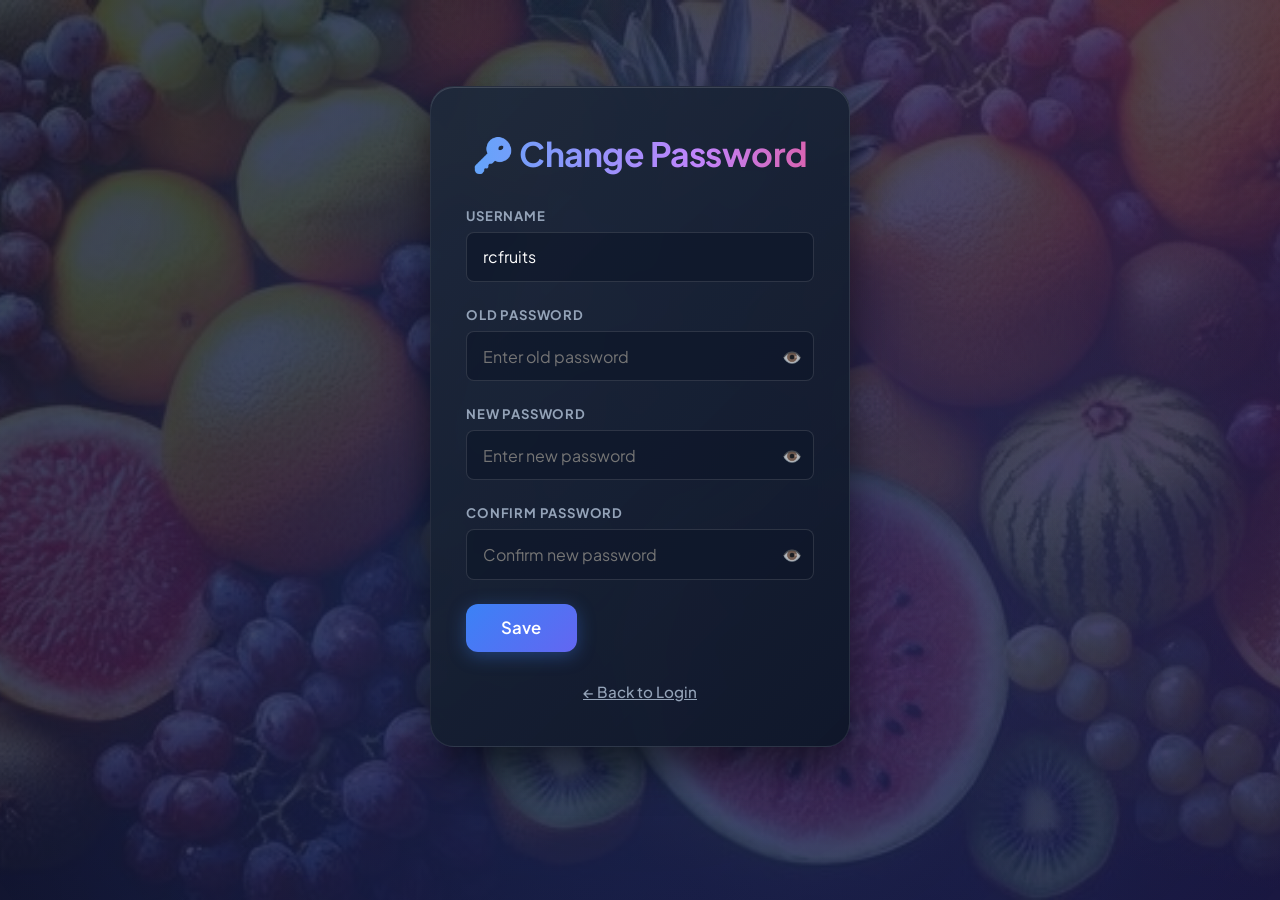
==== forgot_password.html @ 4d9a3e93 "Add files via upload" ====
<!DOCTYPE html>
<html lang="en">

<head>
    <meta charset="UTF-8">
    <meta name="viewport" content="width=device-width, initial-scale=1.0">
    <title>RC Fruits - Change Password</title>
    <!-- Google Fonts for Typography -->
    <link href="https://fonts.googleapis.com/css2?family=Plus+Jakarta+Sans:wght@300;400;500;600;700;800&display=swap" rel="stylesheet">
    <link rel="manifest" href="manifest.json">
    <meta name="theme-color" content="#1e293b">
    <link rel="apple-touch-icon" href="icon.png">
    <link rel="stylesheet" href="bala.css">
    <style>
        .login-card {
            max-width: 420px;
            margin: auto;
            padding: 2.8rem 2.2rem;
            text-align: center;
            margin-top: 6vh;
            width: 100%;
            background: linear-gradient(135deg, rgba(30, 41, 59, 0.92), rgba(15, 23, 42, 0.98));
            border-radius: var(--radius-lg);
            border: 1px solid rgba(255, 255, 255, 0.08);
            box-shadow: 0 20px 40px rgba(0, 0, 0, 0.5), 
                        inset 0 1px 0 rgba(255, 255, 255, 0.15);
            animation: card-appear 0.6s cubic-bezier(0.16, 1, 0.3, 1) forwards;
        }

        @keyframes card-appear {
            from {
                opacity: 0;
                transform: translateY(20px);
            }
            to {
                opacity: 1;
                transform: translateY(0);
            }
        }

        .login-card h2 {
            margin-bottom: 2rem;
            font-weight: 700;
            font-size: clamp(1.6rem, 5vw, 2.1rem);
            background: linear-gradient(to right, #60a5fa, #c084fc, #f43f5e, #60a5fa);
            background-size: 200% auto;
            -webkit-background-clip: text;
            background-clip: text;
            -webkit-text-fill-color: transparent;
            animation: shine 4s linear infinite;
            letter-spacing: -0.5px;
            display: flex;
            align-items: center;
            justify-content: center;
            gap: 0.5rem;
        }

        @keyframes shine {
            to { background-position: 200% center; }
        }

        .input-group {
            margin-bottom: 1.5rem;
            text-align: left;
            position: relative;
        }

        .input-group label {
            display: block;
            margin-bottom: 0.5rem;
            color: #94a3b8;
            font-size: 0.82rem;
            font-weight: 700;
            letter-spacing: 0.8px;
            text-transform: uppercase;
            transition: color 0.3s;
        }

        .input-group:focus-within label {
            color: #60a5fa;
        }

        .input-group input {
            width: 100%;
            padding: 0.85rem 1rem;
            border-radius: var(--radius-sm);
            border: 1px solid rgba(255, 255, 255, 0.12);
            background: rgba(15, 23, 42, 0.7);
            color: white;
            outline: none;
            font-family: 'Plus Jakarta Sans', system-ui, -apple-system, sans-serif;
            font-size: 16px;
            min-height: 48px;
            transition: all 0.3s ease;
        }

        .input-group input:focus {
            border-color: #60a5fa;
            background: rgba(15, 23, 42, 0.95);
            box-shadow: 0 0 0 3px rgba(96, 165, 250, 0.18);
        }

        .eye-toggle {
            position: absolute; right: 12px; top: 50%; transform: translateY(-50%);
            cursor: pointer; opacity: 0.7; transition: opacity 0.3s, transform 0.3s;
        }

        .eye-toggle:hover {
            opacity: 1;
            transform: translateY(-50%) scale(1.15);
        }

        .btn-save-container {
            text-align: left;
            margin-top: 1.5rem;
            margin-bottom: 1.8rem;
        }

        #save-password-btn {
            padding: 0.85rem 2.2rem;
            font-size: 1.05rem;
            font-weight: 600;
            background: linear-gradient(135deg, #3b82f6 0%, #6366f1 100%);
            border: none;
            border-radius: 12px;
            box-shadow: 0 4px 18px rgba(59, 130, 246, 0.35);
            color: white;
            cursor: pointer;
            transition: all 0.3s ease;
        }

        #save-password-btn:hover {
            transform: translateY(-2px);
            box-shadow: 0 6px 22px rgba(99, 102, 241, 0.5);
            background: linear-gradient(135deg, #60a5fa 0%, #818cf8 100%);
        }

        #save-password-btn:active {
            transform: translateY(1px);
        }

        .back-link-container {
            margin-top: 1.2rem;
            text-align: center;
        }

        .back-link-container a {
            color: #94a3b8;
            text-decoration: underline;
            font-size: 0.95rem;
            font-weight: 500;
            transition: color 0.3s;
        }

        .back-link-container a:hover {
            color: #60a5fa;
        }

        @media (max-width: 480px) {
            body {
                padding: 0.75rem 0.5rem;
            }

            .login-card {
                padding: 2.2rem 1.4rem;
                margin-top: 3vh;
                border-radius: 20px;
                width: 100%;
            }
        }
    </style>
</head>

<body>
    <div class="background-animation"></div>

    <div class="app-container glassmorphism login-card">
        <h2>🔑 Change Password</h2>

        <div id="forgot-alert" class="alert hidden"></div>

        <div class="input-group">
            <label>Username</label>
            <input type="text" id="forgot-username" placeholder="Enter username" value="rcfruits">
        </div>

        <div class="input-group">
            <label>Old Password</label>
            <div style="position: relative;">
                <input type="password" id="old-password" placeholder="Enter old password" style="padding-right: 2.5rem;">
                <span id="toggle-old-password" class="eye-toggle" title="Toggle Visibility">👁️</span>
            </div>
        </div>

        <div class="input-group">
            <label>New Password</label>
            <div style="position: relative;">
                <input type="password" id="new-password" placeholder="Enter new password" style="padding-right: 2.5rem;">
                <span id="toggle-new-password" class="eye-toggle" title="Toggle Visibility">👁️</span>
            </div>
        </div>

        <div class="input-group">
            <label>Confirm Password</label>
            <div style="position: relative;">
                <input type="password" id="confirm-password" placeholder="Confirm new password" style="padding-right: 2.5rem;">
                <span id="toggle-confirm-password" class="eye-toggle" title="Toggle Visibility">👁️</span>
            </div>
        </div>

        <div class="btn-save-container">
            <button id="save-password-btn" class="btn-primary">
                <span class="btn-text">Save</span>
            </button>
        </div>

        <div class="back-link-container">
            <a href="login.html" id="back-to-login-link">← Back to Login</a>
        </div>
    </div>

    <script src="forgot_password.js"></script>
</body>

</html>
---- bala.css ----
/* Global Variables and Colors */
:root {
    --font-primary: 'Plus Jakarta Sans', system-ui, -apple-system, BlinkMacSystemFont, 'Segoe UI', Roboto, sans-serif;
    --bg-gradient-1: #0f172a;
    --bg-gradient-2: #1e1b4b;
    --surface-glass: rgba(255, 255, 255, 0.05);
    --surface-glass-hover: rgba(255, 255, 255, 0.1);
    --border-glass: rgba(255, 255, 255, 0.1);
    --text-primary: #f8fafc;
    --text-secondary: #94a3b8;
    
    /* Fruit Accents */
    --accent-govya: #a3e635; /* Lime/Green */
    --accent-grapes: #c084fc; /* Purple */
    --accent-sapota: #fdba74; /* Brown/Orange */
    --accent-watermelon: #f43f5e; /* Rose/Red */
    --accent-krini: #fde047; /* Yellow */
    --accent-primary: #3b82f6;
    
    --shadow-soft: 0 8px 32px 0 rgba(0, 0, 0, 0.37);
    --radius-lg: 24px;
    --radius-md: 12px;
    --radius-sm: 8px;
}

* {
    margin: 0;
    padding: 0;
    box-sizing: border-box;
}

body {
    font-family: var(--font-primary);
    color: var(--text-primary);
    min-height: 100vh;
    display: flex;
    justify-content: center;
    align-items: center;
    background: linear-gradient(135deg, rgba(15,23,42,0.80), rgba(30,27,75,0.85)), url('bg.png?v=5');
    background-size: cover;
    background-position: center;
    background-attachment: fixed;
    padding: 2rem;
    overflow-x: hidden;
}

/* Dynamic Background Effect */
.background-animation {
    position: fixed;
    top: -50%;
    left: -50%;
    width: 200%;
    height: 200%;
    background: radial-gradient(circle at 50% 50%, rgba(59, 130, 246, 0.15) 0%, transparent 50%),
                radial-gradient(circle at 80% 20%, rgba(244, 63, 94, 0.15) 0%, transparent 40%);
    animation: rotate 30s linear infinite;
    z-index: -1;
}

@keyframes rotate {
    0% { transform: rotate(0deg); }
    100% { transform: rotate(360deg); }
}

/* Glassmorphism Container */
.app-container {
    background: var(--surface-glass);
    backdrop-filter: blur(16px);
    -webkit-backdrop-filter: blur(16px);
    border: 1px solid var(--border-glass);
    border-radius: var(--radius-lg);
    padding: 2.5rem;
    width: 100%;
    max-width: 1200px;
    box-shadow: var(--shadow-soft);
    animation: fadeIn 0.8s ease-out forwards;
}

@keyframes fadeIn {
    from { opacity: 0; transform: translateY(20px); }
    to { opacity: 1; transform: translateY(0); }
}

/* Header */
header {
    display: flex;
    justify-content: space-between;
    align-items: flex-end;
    margin-bottom: 2rem;
    border-bottom: 1px solid var(--border-glass);
    padding-bottom: 1.5rem;
}

.header-left h1 {
    font-size: clamp(1.6rem, 4vw, 2.5rem);
    font-weight: 700;
    background: linear-gradient(to right, #60a5fa, #c084fc, #f43f5e);
    -webkit-background-clip: text;
    background-clip: text;
    -webkit-text-fill-color: transparent;
    margin-bottom: 0.5rem;
}

.header-left p {
    color: var(--text-secondary);
    font-size: 1.1rem;
}

.date-selector {
    display: flex;
    flex-direction: column;
    gap: 0.5rem;
}

.date-selector label {
    font-size: 0.9rem;
    color: var(--text-secondary);
}

.date-selector input[type="date"] {
    background: rgba(0, 0, 0, 0.2);
    border: 1px solid var(--border-glass);
    color: var(--text-primary);
    padding: 0.75rem 1rem;
    border-radius: var(--radius-sm);
    font-family: 'Outfit', sans-serif;
    font-size: 1rem;
    outline: none;
    transition: all 0.3s ease;
}

.date-selector input[type="date"]::-webkit-calendar-picker-indicator {
    filter: invert(1);
    cursor: pointer;
}

.date-selector input[type="date"]:focus {
    border-color: var(--accent-primary);
    box-shadow: 0 0 0 2px rgba(59, 130, 246, 0.3);
}

/* Table Styling */
.table-wrapper {
    overflow-x: auto;
    border-radius: var(--radius-md);
    background: rgba(0, 0, 0, 0.1);
    border: 1px solid var(--border-glass);
    margin-bottom: 2rem;
}

.premium-table {
    width: 100%;
    min-width: max-content;
    border-collapse: collapse;
    text-align: left;
}

.premium-table th {
    background: rgba(255, 255, 255, 0.05);
    padding: 1.1rem 1rem;
    font-weight: 700;
    font-size: 1.05rem;
    letter-spacing: 0.5px;
    text-transform: uppercase;
    color: var(--text-secondary);
    border-bottom: 1px solid var(--border-glass);
}

.premium-table td {
    padding: 0.85rem 1rem;
    font-size: 1.1rem;
    border-bottom: 1px solid rgba(255,255,255,0.05);
    transition: background 0.2s ease;
}

.premium-table tbody tr:hover td {
    background: var(--surface-glass-hover);
}

.premium-table .sticky-col {
    position: sticky;
    left: 0;
    background: #151a30; /* solid color for sticky col */
    font-weight: 600;
    z-index: 20;
    box-shadow: 4px 0 15px -4px rgba(0,0,0,0.5);
    border-right: 1px solid rgba(255,255,255,0.05);
}
.premium-table tbody tr:hover .sticky-col {
    background: #1c2242;
}

/* Inputs */
.qty-input {
    width: 88px;
    background: rgba(0, 0, 0, 0.2);
    border: 1px solid rgba(255, 255, 255, 0.15);
    color: white;
    padding: 0.55rem 0.4rem;
    border-radius: var(--radius-sm);
    font-family: var(--font-primary);
    font-size: 1.1rem;
    font-weight: 600;
    transition: all 0.3s ease;
    text-align: center;
}

.qty-input:focus {
    outline: none;
    transform: translateY(-2px);
    box-shadow: 0 4px 12px rgba(0,0,0,0.2);
}

/* Specific Accent colors for inputs on Focus */
td:nth-child(2) .qty-input:focus { border-color: var(--accent-govya); }
td:nth-child(3) .qty-input:focus { border-color: var(--accent-grapes); }
td:nth-child(4) .qty-input:focus { border-color: var(--accent-sapota); }
td:nth-child(5) .qty-input:focus { border-color: var(--accent-watermelon); }
td:nth-child(6) .qty-input:focus { border-color: var(--accent-krini); }

.btn-header-add {
    background: linear-gradient(135deg, #a855f7, #3b82f6);
    border: none;
    color: white;
    width: 22px;
    height: 22px;
    border-radius: 50%;
    display: flex;
    align-items: center;
    justify-content: center;
    font-size: 1rem;
    font-weight: 700;
    cursor: pointer;
    box-shadow: 0 2px 6px rgba(168, 85, 247, 0.4);
    transition: all 0.2s ease;
    padding: 0;
    line-height: 1;
}

.btn-header-add:hover {
    transform: scale(1.15);
    box-shadow: 0 4px 10px rgba(59, 130, 246, 0.6);
}

.btn-header-add:active {
    transform: scale(0.95);
}

.card-header-top,
.card-total-header {
    display: none;
}


/* Controls */
.controls {
    display: flex;
    justify-content: space-between;
    align-items: center;
}

.server-status {
    font-size: 0.9rem;
    color: var(--text-secondary);
    display: flex;
    align-items: center;
    gap: 0.5rem;
}
.server-status.error { color: #f87171; }
.server-status.ok { color: #4ade80; }

.btn-primary {
    background: linear-gradient(135deg, #3b82f6, #8b5cf6);
    border: none;
    padding: 1rem 2rem;
    border-radius: var(--radius-md);
    color: white;
    font-family: var(--font-primary);
    font-size: 1.1rem;
    font-weight: 600;
    display: flex;
    align-items: center;
    gap: 0.5rem;
    cursor: pointer;
    box-shadow: 0 4px 15px rgba(59, 130, 246, 0.4);
    transition: all 0.3s cubic-bezier(0.4, 0, 0.2, 1);
}

.btn-primary:hover {
    transform: translateY(-2px) scale(1.02);
    box-shadow: 0 6px 20px rgba(139, 92, 246, 0.6);
}

.btn-primary:active {
    transform: translateY(1px);
}

.btn-save-row {
    background: rgba(255, 255, 255, 0.1);
    border: 1px solid rgba(255, 255, 255, 0.2);
    color: white;
    padding: 0.4rem 0.8rem;
    border-radius: var(--radius-sm);
    cursor: pointer;
    font-size: 0.85rem;
    transition: all 0.2s ease;
}

.btn-save-row:hover {
    background: rgba(255, 255, 255, 0.2);
}

.btn-secondary {
    background: rgba(255, 255, 255, 0.08);
    border: 1px solid var(--border-glass);
    padding: 0.6rem 1rem;
    border-radius: var(--radius-sm);
    color: white;
    font-family: var(--font-primary);
    font-size: 0.95rem;
    font-weight: 600;
    display: inline-flex;
    align-items: center;
    gap: 0.5rem;
    cursor: pointer;
    transition: all 0.3s ease;
    min-height: 40px;
}

.btn-secondary:hover {
    background: rgba(255, 255, 255, 0.15);
    border-color: var(--accent-primary);
    transform: translateY(-1px);
}

.btn-secondary:active {
    transform: translateY(1px);
}

/* Alert System */
.alert {
    padding: 1rem;
    border-radius: var(--radius-sm);
    margin-bottom: 1.5rem;
    transition: opacity 0.3s ease;
}
.alert.hidden {
    display: none;
    opacity: 0;
}
.alert-success { background: rgba(74, 222, 128, 0.1); border: 1px solid #4ade80; color: #4ade80; }
.alert-error { background: rgba(248, 113, 113, 0.1); border: 1px solid #f87171; color: #f87171; }

/* Mobile Responsiveness for App Feel on Phones & Tablets */
@media (max-width: 992px) {
    body {
        padding: 1rem 0.5rem;
    }
    .app-container {
        padding: 1.5rem 1rem;
        border-radius: var(--radius-md);
    }
    .header-left h1 {
        font-size: 2.2rem;
    }
}

@media (max-width: 768px) {
    .btn-header-add {
        width: 18px !important;
        height: 18px !important;
        font-size: 0.85rem !important;
        box-shadow: 0 1px 4px rgba(168, 85, 247, 0.3) !important;
    }


    body {
        padding: 0.5rem;
        align-items: flex-start;
    }
    .app-container {
        padding: 1.2rem 0.75rem;
        border-radius: var(--radius-md);
        margin-top: 0.5rem;
    }
    header {
        flex-direction: column;
        align-items: stretch;
        gap: 1rem;
        margin-bottom: 1.2rem;
        padding-bottom: 1rem;
    }
    .header-left h1 {
        font-size: 1.8rem;
        text-align: center;
    }
    .header-left p {
        text-align: center;
        font-size: 0.95rem;
    }
    .date-selector {
        width: 100%;
    }
    .date-selector input[type="date"] {
        width: 100%;
        font-size: 16px; /* Prevents mobile browser auto-zoom */
        padding: 0.8rem;
        min-height: 44px;
    }
    .controls {
        flex-direction: column-reverse;
        gap: 1rem;
        align-items: stretch;
        width: 100%;
    }
    .btn-primary {
        justify-content: center;
        width: 100%;
        min-height: 48px;
        font-size: 1.05rem;
    }
    .server-status {
        justify-content: center;
        font-size: 0.85rem;
    }
    
    /* Mobile Table Optimizations */
    .table-wrapper {
        -webkit-overflow-scrolling: touch;
        touch-action: auto;
        margin-bottom: 1.2rem;
        border-radius: var(--radius-sm);
    }
    .premium-table th {
        padding: 0.6rem 0.4rem;
        font-size: 0.8rem;
    }
    .premium-table td {
        padding: 0.5rem 0.3rem;
    }
    .premium-table .sticky-col {
        position: sticky;
        left: 0;
        z-index: 25;
        min-width: 100px;
        max-width: 120px;
        background: #151a30;
        box-shadow: 3px 0 8px rgba(0, 0, 0, 0.4);
    }
    .btn-shop-bill {
        font-size: 0.88rem;
        word-break: break-word;
        white-space: normal;
        text-align: left;
    }
    .qty-input {
        width: 58px;
        padding: 0.4rem 0.2rem;
        font-size: 16px; /* 16px prevents iOS zoom on tap */
        min-height: 40px;
        border-radius: 6px;
    }
    .btn-save-row {
        padding: 0.5rem 0.6rem;
        font-size: 0.8rem;
        min-height: 38px;
        width: 100%;
    }
}

@media (max-width: 480px) {
    body {
        padding: 0.25rem;
    }
    .app-container {
        padding: 1rem 0.5rem;
        border-radius: 12px;
    }
    .header-left h1 {
        font-size: clamp(1.4rem, 6vw, 1.8rem);
    }
    .premium-table th {
        padding: 0.5rem 0.25rem;
        font-size: 0.75rem;
    }
    .premium-table td {
        padding: 0.4rem 0.2rem;
    }
    .qty-input {
        width: 58px;
        font-size: 16px; /* 16px prevents mobile browser auto-zoom */
        padding: 0.4rem 0.2rem;
        min-height: 42px;
    }
    .btn-save-row {
        padding: 0.5rem 0.4rem;
        font-size: 0.8rem;
        min-height: 38px;
    }
    .receipt-card {
        width: 96%;
        max-width: 400px;
        padding: 1.5rem 1rem;
        max-height: 88vh;
        overflow-y: auto;
    }
    .bill-title {
        font-size: 1.6rem;
    }
    .bill-shop {
        font-size: 1.1rem;
    }
    .login-card {
        padding: 1.8rem 1.2rem;
        margin-top: 2vh;
        width: 95%;
    }
}

/* Mobile Landscape & Short Viewports */
@media (max-height: 550px) {
    body {
        align-items: flex-start;
        padding: 0.5rem;
    }
    .app-container {
        margin-top: 0.25rem;
        padding: 1rem;
    }
    .modal-overlay {
        align-items: flex-start;
        padding: 0.5rem 0;
        overflow-y: auto;
    }
    .receipt-card, .login-card {
        margin: 0.5rem auto;
        max-height: 94vh;
        overflow-y: auto;
    }
}

/* Bill Modal & Modern Receipt Styles */
.modal-overlay {
    position: fixed;
    top: 0; left: 0; width: 100%; height: 100%;
    background: rgba(0, 0, 0, 0.8);
    backdrop-filter: blur(8px);
    display: flex;
    justify-content: center;
    align-items: center;
    z-index: 1000;
    transition: opacity 0.3s ease;
    padding: 1rem;
    overflow-y: auto;
}
.modal-overlay.hidden {
    display: none;
    opacity: 0;
}
.receipt-card {
    background: linear-gradient(135deg, #1e293b, #0f172a);
    color: var(--text-primary);
    width: 100%;
    max-width: 420px;
    padding: 2.2rem 1.8rem;
    border-radius: var(--radius-lg);
    box-shadow: 0 0 50px rgba(59, 130, 246, 0.25), inset 0 0 0 1px var(--border-glass);
    position: relative;
    font-family: var(--font-primary);
    animation: slideUp 0.4s cubic-bezier(0.16, 1, 0.3, 1);
    max-height: 90vh;
    overflow-y: auto;
}
@keyframes slideUp { from { transform: translateY(40px) scale(0.95); opacity: 0; } to { transform: translateY(0) scale(1); opacity: 1; } }

.receipt-actions {
    position: absolute;
    top: 15px;
    right: 15px;
    display: flex;
    gap: 8px;
    z-index: 10;
}
.btn-icon-only {
    background: rgba(255,255,255,0.1);
    border: none;
    border-radius: 50%;
    width: 36px; height: 36px;
    display: flex; justify-content: center; align-items: center;
    font-size: 1.1rem;
    cursor: pointer;
    transition: all 0.2s;
}
.btn-icon-only:hover { background: rgba(255,255,255,0.2); transform: scale(1.1); }

/* Bill Typography Classes */
.bill-header { text-align: center; padding-bottom: 1.5rem; border-bottom: 2px dashed rgba(255,255,255,0.1); margin-bottom: 1.5rem; }
.bill-title { font-size: 2.2rem; font-weight: 800; background: linear-gradient(to right, #60a5fa, #c084fc); -webkit-background-clip: text; background-clip: text; -webkit-text-fill-color: transparent; margin-bottom: 0.2rem; }
.bill-shop { font-size: 1.3rem; font-weight: 700; color: #f8fafc; letter-spacing: 0.5px; }
.bill-date { font-size: 0.9rem; color: #64748b; margin-top: 4px; }
.bill-table { width: 100%; border-collapse: collapse; margin-bottom: 1.5rem; }
.bill-table th { text-align: left; color: #94a3b8; font-size: 0.8rem; text-transform: uppercase; padding-bottom: 8px; border-bottom: 1px solid rgba(255,255,255,0.1); }
.bill-table .th-center { text-align: center; }
.bill-table .th-right { text-align: right; }
.bill-table td { padding: 10px 0; border-bottom: 1px dashed rgba(255,255,255,0.05); font-size: 1rem; }
.bill-item { font-weight: 500; color: #e2e8f0; }
.bill-rate { text-align: center; color: #a3e635; font-size: 0.95rem; }
.bill-amt { text-align: right; color: #f8fafc; font-weight: 600; font-size: 1.05rem; }
.bill-summary { border-top: 2px dashed rgba(255,255,255,0.1); padding-top: 1.5rem; }
.bill-row { display: flex; justify-content: space-between; margin-bottom: 0.8rem; font-size: 1.1rem; }
.bill-row-label { color: #cbd5e1; }
.bill-row-val { font-weight: 700; }
.bill-total-val { color: #f43f5e; font-size: 1.2rem; }
.bill-bal-val { color: #c084fc; font-size: 1.4rem; font-weight: 800; }
.bill-footer { text-align: center; margin-top: 2rem; color: #94a3b8; font-size: 0.95rem; font-style: italic; }

.btn-shop-bill {
    background: none;
    border: none;
    color: var(--accent-primary);
    font-weight: 700;
    font-family: var(--font-primary);
    font-size: 1.15rem;
    cursor: pointer;
    text-decoration: underline;
    transition: color 0.2s;
}
.btn-shop-bill:hover { color: var(--accent-sapota); }

@media print {
    body * { visibility: hidden; }
    .receipt-card, .receipt-card * { visibility: visible; }
    .receipt-card { position: absolute; left: 0; top: 0; width: 100%; box-shadow: none; background: white !important; border-radius: 0; padding: 0; }
    .receipt-actions { display: none; }
    
    .bill-title { background: none !important; color: black !important; -webkit-text-fill-color: black !important; }
    .bill-shop, .bill-date, .bill-table th, .bill-item, .bill-rate, .bill-amt, .bill-row-label, .bill-row-val, .bill-total-val, .bill-bal-val, .bill-footer { color: black !important; border-color: #ddd !important; }
}

/* Login Overlay Styles */
#login-overlay {
    background: linear-gradient(135deg, rgba(15,23,42,1), rgba(30,27,75,1));
    z-index: 2000;
}
.login-card { max-width: 400px; width: 100%; padding: 2.5rem 2rem; text-align: center; }
.login-card h2 { font-size: clamp(1.5rem, 5vw, 2rem); margin-bottom: 1.8rem; color: white; background: linear-gradient(to right, #60a5fa, #c084fc, #f43f5e); -webkit-background-clip: text; background-clip: text; -webkit-text-fill-color: transparent;}
.input-group { margin-bottom: 1.5rem; text-align: left; }
.input-group label { display: block; margin-bottom: 0.5rem; color: var(--text-secondary); font-size: 0.95rem; }
.input-group input { width: 100%; padding: 0.8rem; border-radius: var(--radius-sm); border: 1px solid var(--border-glass); background: rgba(0,0,0,0.2); color: white; outline: none; font-family: var(--font-primary); font-size: 1rem; transition: border-color 0.3s; }
.input-group input:focus { border-color: var(--accent-primary); }
#login-btn { width: 100%; justify-content: center; margin-top: 1rem; }

/* Segmented View Toggle Group */
.view-toggle-group {
    display: inline-flex;
    background: rgba(15, 23, 42, 0.7);
    border: 1px solid var(--border-glass);
    border-radius: var(--radius-sm);
    padding: 4px;
    gap: 4px;
}

.view-toggle-btn {
    background: rgba(30, 41, 59, 0.85);
    border: 2px solid rgba(96, 165, 250, 0.4);
    color: var(--text-primary);
    padding: 0.6rem 1.2rem;
    font-size: 1rem;
    font-weight: 600;
    border-radius: var(--radius-sm);
    cursor: pointer;
    display: flex;
    align-items: center;
    gap: 8px;
    transition: all 0.25s ease;
    box-shadow: 0 4px 14px rgba(0, 0, 0, 0.3);
    user-select: none;
}

.view-toggle-btn:hover {
    color: white;
    border-color: #60a5fa;
    background: rgba(59, 130, 246, 0.25);
    box-shadow: 0 0 16px rgba(96, 165, 250, 0.5);
    transform: translateY(-1px);
}

.view-toggle-btn.active {
    background: linear-gradient(135deg, var(--accent-primary), #3b82f6);
    color: white;
    border-color: #93c5fd;
    box-shadow: 0 4px 16px rgba(59, 130, 246, 0.5);
}

/* Card View Styles (Mobile Size Card Layout) */
.table-wrapper.card-view-active {
    background: transparent;
    border: none;
    box-shadow: none;
    overflow-x: visible;
}

.table-wrapper.card-view-active .premium-table {
    display: block;
    width: 100%;
    min-width: 100% !important;
    border-collapse: separate;
    border-spacing: 0;
}

.table-wrapper.card-view-active .premium-table thead {
    display: none; /* Hide standard headers */
}

.table-wrapper.card-view-active .premium-table tbody {
    display: flex;
    flex-direction: column;
    align-items: center;
    gap: 1.5rem;
    width: 100%;
}

.table-wrapper.card-view-active .premium-table tbody tr {
    display: grid;
    grid-template-columns: repeat(6, 1fr);
    gap: 0.8rem;
    background: rgba(30, 41, 59, 0.55);
    backdrop-filter: blur(10px);
    -webkit-backdrop-filter: blur(10px);
    border: 1px solid var(--border-glass);
    border-radius: var(--radius-md);
    padding: 1.5rem 1rem;
    margin-bottom: 0;
    box-shadow: var(--shadow-soft);
    position: relative;
    width: 100%;
    max-width: 720px;
}

.table-wrapper.card-view-active .premium-table tbody tr:hover td {
    background: transparent;
}

.table-wrapper.card-view-active .premium-table td {
    display: block;
    padding: 0;
    border-bottom: none;
    grid-column: span 2; /* Default: span 2 columns out of 6 (3 items per row) */
}

/* Shop Name (Card Header) */
.table-wrapper.card-view-active .premium-table .sticky-col {
    position: static;
    grid-column: span 6; /* Full width */
    background: none !important;
    box-shadow: none;
    border-right: none;
    border-bottom: 2px solid rgba(255, 255, 255, 0.1);
    padding-bottom: 0.75rem;
    margin-bottom: 0.5rem;
}

.table-wrapper.card-view-active .btn-shop-bill {
    font-size: 1.35rem;
    font-weight: 700;
    color: #60a5fa;
    text-decoration: none;
    width: 100%;
    display: block;
    text-align: center;
    text-shadow: 0 2px 4px rgba(0,0,0,0.5);
}

/* Label styling via data-label */
.table-wrapper.card-view-active .premium-table td[data-label]::before {
    content: attr(data-label);
    display: block;
    font-size: 0.78rem;
    text-transform: uppercase;
    letter-spacing: 0.5px;
    color: var(--text-secondary);
    margin-bottom: 0.35rem;
    font-weight: 600;
}

.table-wrapper.card-view-active .card-header-top,
.table-wrapper.card-view-active .card-total-header {
    display: flex !important;
}

.table-wrapper.card-view-active .sticky-col::before,
.table-wrapper.card-view-active td[data-label="Total Amount"]::before {
    display: none !important;
}

.card-add-btn {
    width: 20px !important;
    height: 20px !important;
    font-size: 0.85rem !important;
    padding: 0 !important;
    line-height: 1 !important;
    flex-shrink: 0 !important;
    display: inline-flex !important;
    align-items: center !important;
    justify-content: center !important;
}

/* Make input span full width of its cell */
.table-wrapper.card-view-active .qty-input {
    width: 100% !important;
    min-height: 42px;
    font-size: 1rem;
    text-align: left;
    padding: 0.5rem 0.75rem;
    background: rgba(0, 0, 0, 0.3);
    border: 1px solid rgba(255, 255, 255, 0.15);
}

.table-wrapper.card-view-active .qty-input[readonly] {
    background: rgba(255, 255, 255, 0.03);
    border-color: rgba(255, 255, 255, 0.05);
    color: #94a3b8;
    cursor: not-allowed;
}

/* Cash / Financial section grouping styles */
/* Total Amt, Given Amt, Old Bal, Bal */
.table-wrapper.card-view-active .premium-table td:nth-last-child(9),
.table-wrapper.card-view-active .premium-table td:nth-last-child(8),
.table-wrapper.card-view-active .premium-table td:nth-last-child(7),
.table-wrapper.card-view-active .premium-table td:nth-last-child(6) {
    grid-column: span 3; /* 2 items per row */
    background: rgba(59, 130, 246, 0.04);
    border: 1px solid rgba(59, 130, 246, 0.1);
    border-radius: var(--radius-sm);
    padding: 0.5rem;
}
.table-wrapper.card-view-active .premium-table td:nth-last-child(9)::before,
.table-wrapper.card-view-active .premium-table td:nth-last-child(8)::before,
.table-wrapper.card-view-active .premium-table td:nth-last-child(7)::before,
.table-wrapper.card-view-active .premium-table td:nth-last-child(6)::before {
    color: #60a5fa;
}

/* Empty Boxes section grouping styles */
/* Total Empty, Empty Return, Old Empty, Balance Empty */
.table-wrapper.card-view-active .premium-table td:nth-last-child(5),
.table-wrapper.card-view-active .premium-table td:nth-last-child(4),
.table-wrapper.card-view-active .premium-table td:nth-last-child(3),
.table-wrapper.card-view-active .premium-table td:nth-last-child(2) {
    grid-column: span 3; /* 2 items per row */
    background: rgba(251, 191, 36, 0.04);
    border: 1px solid rgba(251, 191, 36, 0.1);
    border-radius: var(--radius-sm);
    padding: 0.5rem;
}
.table-wrapper.card-view-active .premium-table td:nth-last-child(5)::before,
.table-wrapper.card-view-active .premium-table td:nth-last-child(4)::before,
.table-wrapper.card-view-active .premium-table td:nth-last-child(3)::before,
.table-wrapper.card-view-active .premium-table td:nth-last-child(2)::before {
    color: #fbbf24;
}

/* Actions Column */
.table-wrapper.card-view-active .premium-table td:nth-last-child(1) {
    grid-column: span 6; /* Full width */
    display: flex;
    gap: 0.75rem;
    margin-top: 0.75rem;
    padding-top: 0.75rem;
    border-top: 1px solid rgba(255, 255, 255, 0.1);
}

/* Fine-tuning for small mobile screens while maintaining 3-column fruit layout */
@media (max-width: 480px) {
    .table-wrapper.card-view-active .premium-table tbody tr {
        padding: 1.2rem 0.6rem;
        gap: 0.6rem;
    }
    .table-wrapper.card-view-active .premium-table td[data-label]::before {
        font-size: 0.72rem;
        letter-spacing: 0.2px;
    }
    .table-wrapper.card-view-active .qty-input {
        padding: 0.4rem 0.25rem;
        font-size: 0.95rem;
        min-height: 40px;
    }
}

.table-wrapper.card-view-active .btn-save-row {
    flex: 1;
    min-height: 44px;
    font-size: 1rem;
    background: linear-gradient(135deg, #10b981, #059669);
    border: none;
    border-radius: var(--radius-sm);
    font-weight: 600;
    box-shadow: 0 4px 10px rgba(16, 185, 129, 0.2);
}

.table-wrapper.card-view-active .btn-delete-row {
    min-height: 44px;
    width: 50px !important;
    font-size: 1.2rem;
    display: flex;
    align-items: center;
    justify-content: center;
    margin-left: 0 !important;
}

/* PDF Download Style overrides (Light theme for printer-friendly output) */
.receipt-content.pdf-mode {
    background: #ffffff !important;
    color: #1e293b !important;
    padding: 1.5rem !important;
    border-radius: 0 !important;
}

.receipt-content.pdf-mode .bill-title {
    background: none !important;
    -webkit-text-fill-color: #0f172a !important;
    color: #0f172a !important;
}

.receipt-content.pdf-mode .bill-shop {
    color: #334155 !important;
}

.receipt-content.pdf-mode .bill-date {
    color: #64748b !important;
}

.receipt-content.pdf-mode .bill-table th {
    color: #475569 !important;
    border-bottom: 2px solid #cbd5e1 !important;
}

.receipt-content.pdf-mode .bill-table td {
    color: #1e293b !important;
    border-bottom: 1px solid #f1f5f9 !important;
}

.receipt-content.pdf-mode .bill-row-label {
    color: #475569 !important;
}

.receipt-content.pdf-mode .bill-row-val {
    color: #0f172a !important;
}

.receipt-content.pdf-mode .bill-total-val {
    color: #1e293b !important;
}

.receipt-content.pdf-mode .bill-bal-val {
    color: #e11d48 !important; /* Rose/Red for balance outstanding */
}

.receipt-content.pdf-mode .bill-footer {
    color: #64748b !important;
    border-top: 1px dashed #cbd5e1 !important;
}

/* Empty box sections inside light PDF */
.receipt-content.pdf-mode div[style*="border-top: 2px dashed"] {
    border-top-color: #cbd5e1 !important;
}

.receipt-content.pdf-mode div[style*="color: #fbbf24"] {
    color: #b45309 !important; /* Darker amber/orange for readability */
}

.receipt-content.pdf-mode span[style*="color: #fbbf24"] {
    color: #b45309 !important;
}

/* Bill Metadata Row (Left Shop Name, Right Date) */
.bill-meta {
    display: flex;
    justify-content: space-between;
    align-items: center;
    margin-top: 0.75rem;
    border-bottom: 2px dashed rgba(255,255,255,0.1);
    padding-bottom: 0.75rem;
}

/* Override bill-header padding since border is moved to bill-meta */
.bill-header {
    text-align: center;
    padding-bottom: 0.5rem;
    border-bottom: none;
    margin-bottom: 1.5rem;
}

.receipt-content.pdf-mode .bill-meta {
    border-bottom-color: #cbd5e1 !important;
}
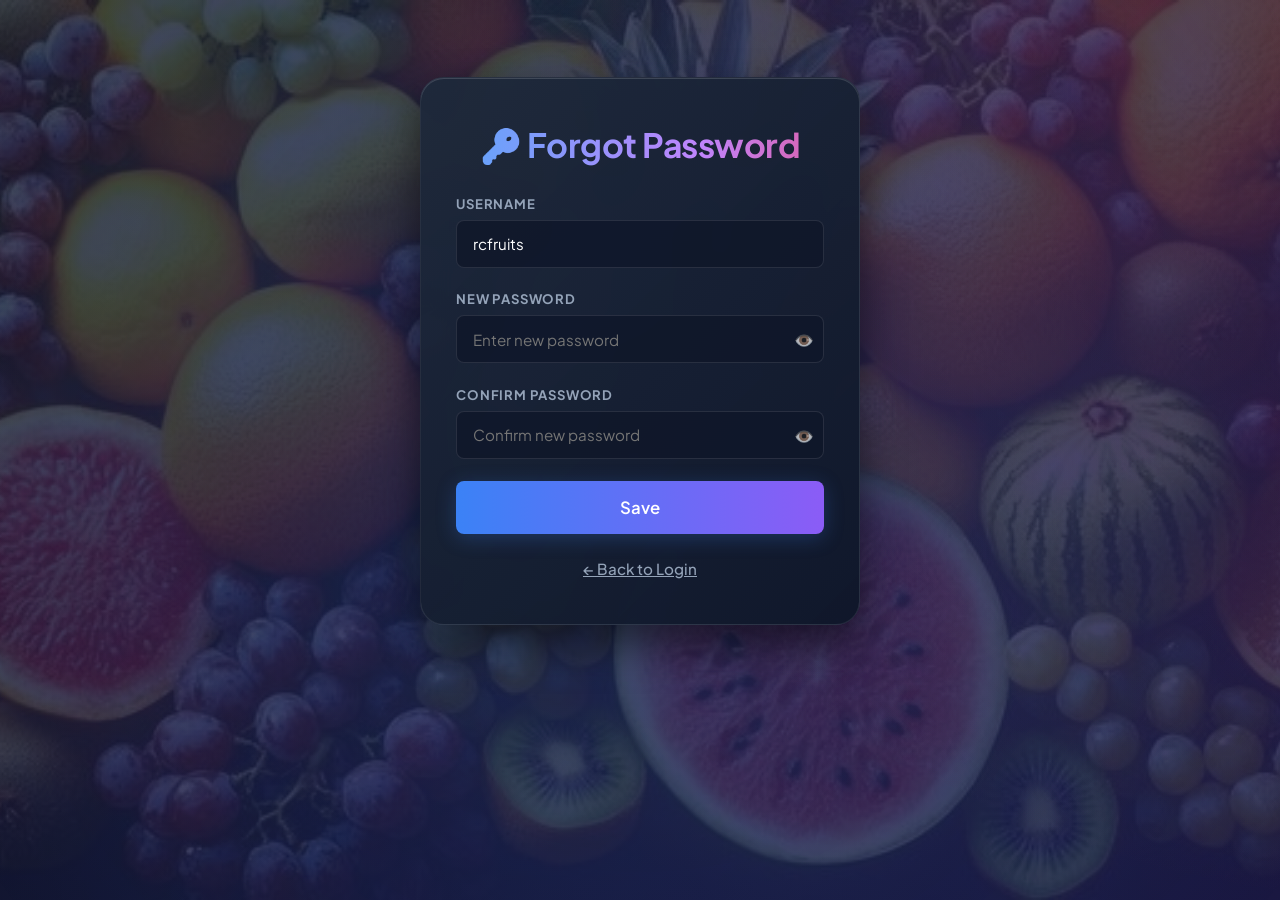
==== commit ddd3912e: "Add files via upload" ====
--- a/forgot_password.html
+++ b/forgot_password.html
@@ -4,7 +4,7 @@
 <head>
     <meta charset="UTF-8">
     <meta name="viewport" content="width=device-width, initial-scale=1.0">
-    <title>RC Fruits - Change Password</title>
+    <title>RCFruits - Forgot Password</title>
     <!-- Google Fonts for Typography -->
     <link href="https://fonts.googleapis.com/css2?family=Plus+Jakarta+Sans:wght@300;400;500;600;700;800&display=swap" rel="stylesheet">
     <link rel="manifest" href="manifest.json">
@@ -13,13 +13,13 @@
     <link rel="stylesheet" href="bala.css">
     <style>
         .login-card {
-            max-width: 420px;
+            max-width: 440px;
             margin: auto;
             padding: 2.8rem 2.2rem;
             text-align: center;
-            margin-top: 6vh;
+            margin-top: 5vh;
             width: 100%;
-            background: linear-gradient(135deg, rgba(30, 41, 59, 0.92), rgba(15, 23, 42, 0.98));
+            background: linear-gradient(135deg, rgba(30, 41, 59, 0.94), rgba(15, 23, 42, 0.98));
             border-radius: var(--radius-lg);
             border: 1px solid rgba(255, 255, 255, 0.08);
             box-shadow: 0 20px 40px rgba(0, 0, 0, 0.5), 
@@ -39,7 +39,7 @@
         }
 
         .login-card h2 {
-            margin-bottom: 2rem;
+            margin-bottom: 1.8rem;
             font-weight: 700;
             font-size: clamp(1.6rem, 5vw, 2.1rem);
             background: linear-gradient(to right, #60a5fa, #c084fc, #f43f5e, #60a5fa);
@@ -60,7 +60,7 @@
         }
 
         .input-group {
-            margin-bottom: 1.5rem;
+            margin-bottom: 1.4rem;
             text-align: left;
             position: relative;
         }
@@ -84,63 +84,59 @@
             width: 100%;
             padding: 0.85rem 1rem;
             border-radius: var(--radius-sm);
-            border: 1px solid rgba(255, 255, 255, 0.12);
-            background: rgba(15, 23, 42, 0.7);
+            border: 1px solid rgba(255, 255, 255, 0.1);
+            background: rgba(15, 23, 42, 0.8);
             color: white;
+            font-size: 0.95rem;
             outline: none;
-            font-family: 'Plus Jakarta Sans', system-ui, -apple-system, sans-serif;
-            font-size: 16px;
-            min-height: 48px;
-            transition: all 0.3s ease;
+            transition: all 0.3s cubic-bezier(0.4, 0, 0.2, 1);
+            box-sizing: border-box;
         }
 
         .input-group input:focus {
             border-color: #60a5fa;
+            box-shadow: 0 0 0 3px rgba(96, 165, 250, 0.2);
             background: rgba(15, 23, 42, 0.95);
-            box-shadow: 0 0 0 3px rgba(96, 165, 250, 0.18);
-        }
-
-        .eye-toggle {
-            position: absolute; right: 12px; top: 50%; transform: translateY(-50%);
-            cursor: pointer; opacity: 0.7; transition: opacity 0.3s, transform 0.3s;
-        }
-
-        .eye-toggle:hover {
-            opacity: 1;
-            transform: translateY(-50%) scale(1.15);
-        }
-
-        .btn-save-container {
-            text-align: left;
-            margin-top: 1.5rem;
-            margin-bottom: 1.8rem;
-        }
-
-        #save-password-btn {
-            padding: 0.85rem 2.2rem;
+        }
+
+        #save-btn {
+            width: 100%;
+            justify-content: center;
+            margin-top: 1.2rem;
+            min-height: 48px;
             font-size: 1.05rem;
             font-weight: 600;
-            background: linear-gradient(135deg, #3b82f6 0%, #6366f1 100%);
+            background: linear-gradient(to right, #3b82f6 0%, #8b5cf6 50%, #3b82f6 100%);
+            background-size: 200% auto;
             border: none;
-            border-radius: 12px;
-            box-shadow: 0 4px 18px rgba(59, 130, 246, 0.35);
+            border-radius: var(--radius-sm);
+            box-shadow: 0 4px 20px rgba(59, 130, 246, 0.25);
+            transition: all 0.4s ease;
+            cursor: pointer;
             color: white;
-            cursor: pointer;
-            transition: all 0.3s ease;
-        }
-
-        #save-password-btn:hover {
-            transform: translateY(-2px);
-            box-shadow: 0 6px 22px rgba(99, 102, 241, 0.5);
-            background: linear-gradient(135deg, #60a5fa 0%, #818cf8 100%);
-        }
-
-        #save-password-btn:active {
+            display: flex;
+            align-items: center;
+        }
+
+        #save-btn:hover {
+            background-position: right center;
+            transform: translateY(-1px);
+            box-shadow: 0 6px 24px rgba(139, 92, 246, 0.4);
+        }
+
+        #save-btn:active {
             transform: translateY(1px);
         }
 
+        #save-btn:disabled {
+            opacity: 0.6;
+            cursor: not-allowed;
+            transform: none;
+            box-shadow: none;
+        }
+
         .back-link-container {
-            margin-top: 1.2rem;
+            margin-top: 1.5rem;
             text-align: center;
         }
 
@@ -175,7 +171,7 @@
     <div class="background-animation"></div>
 
     <div class="app-container glassmorphism login-card">
-        <h2>🔑 Change Password</h2>
+        <h2>🔑 Forgot Password</h2>
 
         <div id="forgot-alert" class="alert hidden"></div>
 
@@ -185,34 +181,28 @@
         </div>
 
         <div class="input-group">
-            <label>Old Password</label>
-            <div style="position: relative;">
-                <input type="password" id="old-password" placeholder="Enter old password" style="padding-right: 2.5rem;">
-                <span id="toggle-old-password" class="eye-toggle" title="Toggle Visibility">👁️</span>
-            </div>
-        </div>
-
-        <div class="input-group">
             <label>New Password</label>
             <div style="position: relative;">
-                <input type="password" id="new-password" placeholder="Enter new password" style="padding-right: 2.5rem;">
-                <span id="toggle-new-password" class="eye-toggle" title="Toggle Visibility">👁️</span>
+                <input type="password" id="forgot-new-password" placeholder="Enter new password" style="padding-right: 2.5rem;">
+                <span id="toggle-forgot-new" class="toggle-pwd"
+                    style="position: absolute; right: 10px; top: 50%; transform: translateY(-50%); cursor: pointer; opacity: 0.7;"
+                    title="Toggle Password Visibility">👁️</span>
             </div>
         </div>
 
         <div class="input-group">
             <label>Confirm Password</label>
             <div style="position: relative;">
-                <input type="password" id="confirm-password" placeholder="Confirm new password" style="padding-right: 2.5rem;">
-                <span id="toggle-confirm-password" class="eye-toggle" title="Toggle Visibility">👁️</span>
+                <input type="password" id="forgot-confirm-password" placeholder="Confirm new password" style="padding-right: 2.5rem;">
+                <span id="toggle-forgot-confirm" class="toggle-pwd"
+                    style="position: absolute; right: 10px; top: 50%; transform: translateY(-50%); cursor: pointer; opacity: 0.7;"
+                    title="Toggle Password Visibility">👁️</span>
             </div>
         </div>
 
-        <div class="btn-save-container">
-            <button id="save-password-btn" class="btn-primary">
-                <span class="btn-text">Save</span>
-            </button>
-        </div>
+        <button id="save-btn" class="btn-primary" type="button">
+            <span class="btn-text">Save</span>
+        </button>
 
         <div class="back-link-container">
             <a href="login.html" id="back-to-login-link">← Back to Login</a>
